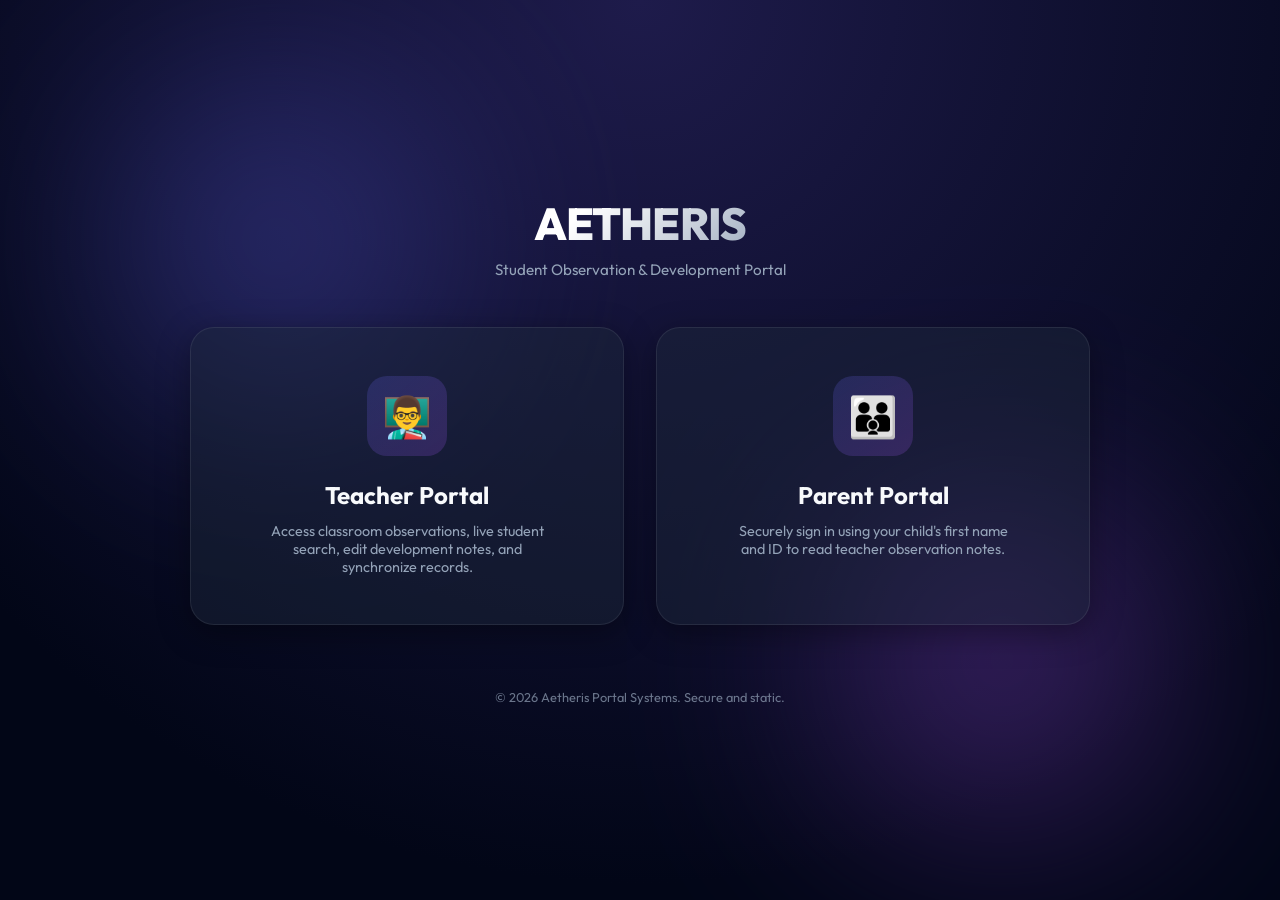
==== index.html @ 64c15407 "Add files via upload" ====
<!DOCTYPE html>
<html lang="en">
<head>
  <meta charset="UTF-8">
  <meta name="viewport" content="width=device-width, initial-scale=1.0">
  <title>Student Management Portal</title>
  <meta name="description" content="Secure portal selector for teachers and parents to access student observations.">
  <link rel="stylesheet" href="style.css">
  <!-- Load Google Fonts for premium typography -->
  <link rel="preconnect" href="https://fonts.googleapis.com">
  <link rel="preconnect" href="https://fonts.gstatic.com" crossorigin>
  <link href="https://fonts.googleapis.com/css2?family=Outfit:wght@400;600;700;800&display=swap" rel="stylesheet">
</head>
<body>
  <header style="margin-bottom: 3rem; text-align: center; animation: slideDown 0.6s ease-out;">
    <h1 style="font-size: 2.8rem; font-weight: 800; letter-spacing: -0.02em;">AETHERIS</h1>
    <p class="subtitle" style="margin-bottom: 0;">Student Observation & Development Portal</p>
  </header>

  <main class="portal-container">
    <!-- Teacher Portal Card -->
    <section class="portal-card" id="btn-teacher-portal" onclick="window.location.href='teacher.html'">
      <div class="portal-icon">👨‍🏫</div>
      <h2 style="font-size: 1.5rem; margin-bottom: 0.8rem; font-weight: 700;">Teacher Portal</h2>
      <p class="subtitle" style="margin-bottom: 0; font-size: 0.9rem; max-width: 280px;">
        Access classroom observations, live student search, edit development notes, and synchronize records.
      </p>
    </section>

    <!-- Parent Portal Card -->
    <section class="portal-card" id="btn-parent-portal" onclick="window.location.href='parent.html'">
      <div class="portal-icon">👪</div>
      <h2 style="font-size: 1.5rem; margin-bottom: 0.8rem; font-weight: 700;">Parent Portal</h2>
      <p class="subtitle" style="margin-bottom: 0; font-size: 0.9rem; max-width: 280px;">
        Securely sign in using your child's first name and ID to read teacher observation notes.
      </p>
    </section>
  </main>

  <footer style="margin-top: 4rem; font-size: 0.8rem; color: var(--text-muted); text-align: center; opacity: 0.7;">
    &copy; 2026 Aetheris Portal Systems. Secure and static.
  </footer>
</body>
</html>
---- style.css ----
/* Design System - Global Styles & Animations */
:root {
  --bg-primary: #020617;
  --bg-secondary: #0f172a;
  --accent-primary: #6366f1; /* Neon Indigo */
  --accent-secondary: #a855f7; /* Neon Purple */
  --text-main: #f8fafc;
  --text-muted: #94a3b8;
  --glass-bg: rgba(30, 41, 59, 0.45);
  --glass-border: rgba(255, 255, 255, 0.08);
  --glass-shadow: 0 8px 32px 0 rgba(0, 0, 0, 0.37);
  --success: #10b981;
  --warning: #f59e0b;
  --danger: #ef4444;
}

* {
  margin: 0;
  padding: 0;
  box-sizing: border-box;
  font-family: 'Outfit', 'Inter', system-ui, -apple-system, sans-serif;
}

body {
  background: radial-gradient(circle at 50% 0%, #1e1b4b 0%, #020617 80%);
  color: var(--text-main);
  min-height: 100vh;
  display: flex;
  flex-direction: column;
  align-items: center;
  justify-content: center;
  overflow-x: hidden;
  position: relative;
}

/* Background Glowing Blobs for Premium Aesthetic */
body::before, body::after {
  content: '';
  position: absolute;
  width: 300px;
  height: 300px;
  border-radius: 50%;
  filter: blur(120px);
  z-index: -1;
  opacity: 0.4;
  pointer-events: none;
}

body::before {
  top: 10%;
  left: 10%;
  background: var(--accent-primary);
}

body::after {
  bottom: 10%;
  right: 10%;
  background: var(--accent-secondary);
}

/* Base Glassmorphic Container */
.glass-card {
  background: var(--glass-bg);
  backdrop-filter: blur(16px);
  -webkit-backdrop-filter: blur(16px);
  border: 1px solid var(--glass-border);
  border-radius: 20px;
  box-shadow: var(--glass-shadow);
  padding: 2.5rem;
  width: 100%;
  max-width: 480px;
  transition: all 0.3s cubic-bezier(0.4, 0, 0.2, 1);
  animation: fadeIn 0.6s ease-out;
}

.glass-card:hover {
  border-color: rgba(255, 255, 255, 0.15);
  box-shadow: 0 12px 40px 0 rgba(99, 102, 241, 0.15);
}

/* Header & Typography */
h1 {
  font-size: 2.2rem;
  font-weight: 700;
  text-align: center;
  margin-bottom: 0.5rem;
  background: linear-gradient(135deg, #fff 30%, var(--text-muted) 100%);
  -webkit-background-clip: text;
  -webkit-text-fill-color: transparent;
}

.subtitle {
  color: var(--text-muted);
  text-align: center;
  margin-bottom: 2rem;
  font-size: 0.95rem;
}

/* Forms & Inputs */
.form-group {
  margin-bottom: 1.5rem;
  display: flex;
  flex-direction: column;
  gap: 0.5rem;
}

label {
  font-size: 0.85rem;
  color: var(--text-muted);
  text-transform: uppercase;
  letter-spacing: 0.05em;
  font-weight: 600;
}

input, textarea {
  width: 100%;
  background: rgba(15, 23, 42, 0.6);
  border: 1px solid var(--glass-border);
  border-radius: 12px;
  padding: 0.9rem 1.2rem;
  color: var(--text-main);
  font-size: 1rem;
  transition: all 0.3s ease;
}

input:focus, textarea:focus {
  outline: none;
  border-color: var(--accent-primary);
  box-shadow: 0 0 12px rgba(99, 102, 241, 0.3);
  background: rgba(15, 23, 42, 0.8);
}

textarea {
  resize: vertical;
  min-height: 120px;
  line-height: 1.5;
}

/* Buttons */
.btn {
  display: inline-flex;
  align-items: center;
  justify-content: center;
  gap: 0.5rem;
  width: 100%;
  padding: 0.9rem 1.5rem;
  border-radius: 12px;
  border: none;
  font-weight: 600;
  font-size: 1rem;
  cursor: pointer;
  transition: all 0.3s cubic-bezier(0.4, 0, 0.2, 1);
  color: #fff;
  position: relative;
  overflow: hidden;
}

.btn-primary {
  background: linear-gradient(135deg, var(--accent-primary) 0%, var(--accent-secondary) 100%);
  box-shadow: 0 4px 15px rgba(99, 102, 241, 0.3);
}

.btn-primary:hover {
  transform: translateY(-2px);
  box-shadow: 0 8px 25px rgba(99, 102, 241, 0.5);
  filter: brightness(1.1);
}

.btn-primary:active {
  transform: translateY(1px);
}

.btn-secondary {
  background: rgba(255, 255, 255, 0.05);
  border: 1px solid var(--glass-border);
}

.btn-secondary:hover {
  background: rgba(255, 255, 255, 0.1);
  transform: translateY(-2px);
}

/* Portal Selector Grid (Landing Page) */
.portal-container {
  display: grid;
  grid-template-columns: 1fr 1fr;
  gap: 2rem;
  width: 90%;
  max-width: 900px;
  animation: fadeIn 0.8s ease-out;
}

@media (max-width: 640px) {
  .portal-container {
    grid-template-columns: 1fr;
  }
}

.portal-card {
  background: var(--glass-bg);
  border: 1px solid var(--glass-border);
  border-radius: 24px;
  padding: 3rem 2rem;
  text-align: center;
  cursor: pointer;
  transition: all 0.4s cubic-bezier(0.4, 0, 0.2, 1);
  display: flex;
  flex-direction: column;
  align-items: center;
  box-shadow: var(--glass-shadow);
}

.portal-card:hover {
  transform: translateY(-8px);
  border-color: var(--accent-primary);
  box-shadow: 0 20px 40px rgba(99, 102, 241, 0.15);
}

.portal-icon {
  width: 80px;
  height: 80px;
  background: linear-gradient(135deg, rgba(99, 102, 241, 0.2), rgba(168, 85, 247, 0.2));
  border-radius: 20px;
  display: flex;
  align-items: center;
  justify-content: center;
  margin-bottom: 1.5rem;
  color: var(--accent-primary);
  font-size: 2.5rem;
  transition: all 0.4s ease;
}

.portal-card:hover .portal-icon {
  background: linear-gradient(135deg, var(--accent-primary) 0%, var(--accent-secondary) 100%);
  color: #fff;
  transform: scale(1.1) rotate(5deg);
}

/* Dashboard Layouts */
.dashboard-container {
  width: 95%;
  max-width: 1200px;
  min-height: 80vh;
  margin: 2rem 0;
  display: grid;
  grid-template-columns: 320px 1fr;
  gap: 2rem;
  animation: fadeIn 0.6s ease-out;
}

@media (max-width: 900px) {
  .dashboard-container {
    grid-template-columns: 1fr;
  }
}

/* Sidebar styling */
.sidebar {
  background: var(--glass-bg);
  backdrop-filter: blur(16px);
  -webkit-backdrop-filter: blur(16px);
  border: 1px solid var(--glass-border);
  border-radius: 20px;
  padding: 1.5rem;
  display: flex;
  flex-direction: column;
  gap: 1.5rem;
  height: fit-content;
}

.sidebar-header {
  border-bottom: 1px solid var(--glass-border);
  padding-bottom: 1rem;
}

.sidebar-title {
  font-size: 1.2rem;
  font-weight: 700;
  color: var(--text-main);
}

.student-list {
  list-style: none;
  display: flex;
  flex-direction: column;
  gap: 0.5rem;
  max-height: 400px;
  overflow-y: auto;
  padding-right: 0.5rem;
}

/* Custom Scrollbar for list */
.student-list::-webkit-scrollbar {
  width: 6px;
}
.student-list::-webkit-scrollbar-track {
  background: rgba(0, 0, 0, 0.1);
  border-radius: 10px;
}
.student-list::-webkit-scrollbar-thumb {
  background: var(--glass-border);
  border-radius: 10px;
}
.student-list::-webkit-scrollbar-thumb:hover {
  background: var(--accent-primary);
}

.student-item {
  padding: 0.8rem 1rem;
  border-radius: 10px;
  background: rgba(255, 255, 255, 0.02);
  border: 1px solid transparent;
  cursor: pointer;
  transition: all 0.2s ease;
  display: flex;
  flex-direction: column;
  gap: 0.2rem;
}

.student-item:hover {
  background: rgba(255, 255, 255, 0.05);
  border-color: rgba(255, 255, 255, 0.1);
  transform: translateX(3px);
}

.student-item.active {
  background: linear-gradient(135deg, rgba(99, 102, 241, 0.15) 0%, rgba(168, 85, 247, 0.15) 100%);
  border-color: var(--accent-primary);
}

.student-item .name {
  font-weight: 600;
  color: var(--text-main);
}

.student-item .id-num {
  font-size: 0.8rem;
  color: var(--text-muted);
}

/* Main Dashboard Panel */
.main-panel {
  background: var(--glass-bg);
  backdrop-filter: blur(16px);
  -webkit-backdrop-filter: blur(16px);
  border: 1px solid var(--glass-border);
  border-radius: 20px;
  padding: 2.5rem;
  display: flex;
  flex-direction: column;
  gap: 2rem;
  position: relative;
}

/* Search Bar styling */
.search-wrapper {
  position: relative;
  width: 100%;
}

.search-wrapper input {
  padding-left: 3rem;
  font-size: 1.1rem;
}

.search-wrapper::before {
  content: '🔍';
  position: absolute;
  left: 1.2rem;
  top: 50%;
  transform: translateY(-50%);
  font-size: 1.1rem;
  opacity: 0.6;
}

/* Profile / Notes Editor Display */
.profile-view {
  display: flex;
  flex-direction: column;
  gap: 1.5rem;
  animation: fadeIn 0.4s ease-out;
}

.profile-header {
  display: flex;
  justify-content: space-between;
  align-items: center;
  border-bottom: 1px solid var(--glass-border);
  padding-bottom: 1rem;
}

.profile-title {
  font-size: 1.8rem;
  font-weight: 700;
}

.profile-id {
  font-size: 0.9rem;
  color: var(--text-muted);
  background: rgba(255, 255, 255, 0.05);
  padding: 0.3rem 0.8rem;
  border-radius: 20px;
  border: 1px solid var(--glass-border);
}

.no-selection {
  display: flex;
  flex-direction: column;
  align-items: center;
  justify-content: center;
  padding: 4rem 2rem;
  color: var(--text-muted);
  text-align: center;
  gap: 1rem;
}

.no-selection-icon {
  font-size: 3rem;
  opacity: 0.5;
}

/* Status Notifications */
.status-msg {
  padding: 0.8rem 1.2rem;
  border-radius: 10px;
  margin-top: 1rem;
  font-size: 0.9rem;
  display: none;
  align-items: center;
  gap: 0.5rem;
  animation: slideDown 0.3s ease-out;
}

.status-msg.success {
  display: flex;
  background: rgba(16, 185, 129, 0.15);
  border: 1px solid var(--success);
  color: #a7f3d0;
}

.status-msg.error {
  display: flex;
  background: rgba(239, 68, 68, 0.15);
  border: 1px solid var(--danger);
  color: #fecaca;
}

.status-msg.info {
  display: flex;
  background: rgba(99, 102, 241, 0.15);
  border: 1px solid var(--accent-primary);
  color: #c7d2fe;
}

/* Top Navigation Header for Dashboards */
.nav-header {
  width: 95%;
  max-width: 1200px;
  display: flex;
  justify-content: space-between;
  align-items: center;
  margin-top: 2rem;
  background: var(--glass-bg);
  backdrop-filter: blur(16px);
  -webkit-backdrop-filter: blur(16px);
  border: 1px solid var(--glass-border);
  border-radius: 16px;
  padding: 1rem 2rem;
  box-shadow: var(--glass-shadow);
  animation: slideDown 0.5s ease-out;
}

.nav-brand {
  font-weight: 800;
  font-size: 1.3rem;
  background: linear-gradient(135deg, var(--accent-primary), var(--accent-secondary));
  -webkit-background-clip: text;
  -webkit-text-fill-color: transparent;
}

.nav-user {
  display: flex;
  align-items: center;
  gap: 1rem;
}

.btn-logout {
  background: transparent;
  border: 1px solid var(--danger);
  color: var(--danger);
  padding: 0.5rem 1rem;
  border-radius: 8px;
  cursor: pointer;
  font-weight: 600;
  transition: all 0.3s ease;
}

.btn-logout:hover {
  background: var(--danger);
  color: #fff;
  transform: translateY(-1px);
}

/* Add Student Modal / Form */
.modal-overlay {
  position: fixed;
  top: 0;
  left: 0;
  width: 100%;
  height: 100%;
  background: rgba(2, 6, 23, 0.85);
  backdrop-filter: blur(8px);
  display: none;
  align-items: center;
  justify-content: center;
  z-index: 1000;
}

.modal-content {
  background: var(--bg-secondary);
  border: 1px solid var(--glass-border);
  border-radius: 20px;
  padding: 2rem;
  width: 90%;
  max-width: 440px;
  box-shadow: var(--glass-shadow);
  animation: zoomIn 0.3s ease-out;
}

/* Parent view dashboard container */
.parent-dashboard {
  width: 100%;
  max-width: 680px;
}

.notes-display-box {
  background: rgba(15, 23, 42, 0.6);
  border: 1px solid var(--glass-border);
  border-radius: 12px;
  padding: 1.5rem;
  color: var(--text-main);
  font-size: 1.1rem;
  line-height: 1.6;
  white-space: pre-wrap;
  min-height: 200px;
}

/* Animations */
@keyframes fadeIn {
  from { opacity: 0; transform: translateY(10px); }
  to { opacity: 1; transform: translateY(0); }
}

@keyframes slideDown {
  from { opacity: 0; transform: translateY(-20px); }
  to { opacity: 1; transform: translateY(0); }
}

@keyframes zoomIn {
  from { opacity: 0; transform: scale(0.95); }
  to { opacity: 1; transform: scale(1); }
}

/* Spin animation for saving */
.spinner {
  width: 18px;
  height: 18px;
  border: 2px solid rgba(255, 255, 255, 0.3);
  border-radius: 50%;
  border-top-color: #fff;
  animation: spin 0.8s linear infinite;
  display: inline-block;
  margin-right: 0.5rem;
}

@keyframes spin {
  to { transform: rotate(360deg); }
}
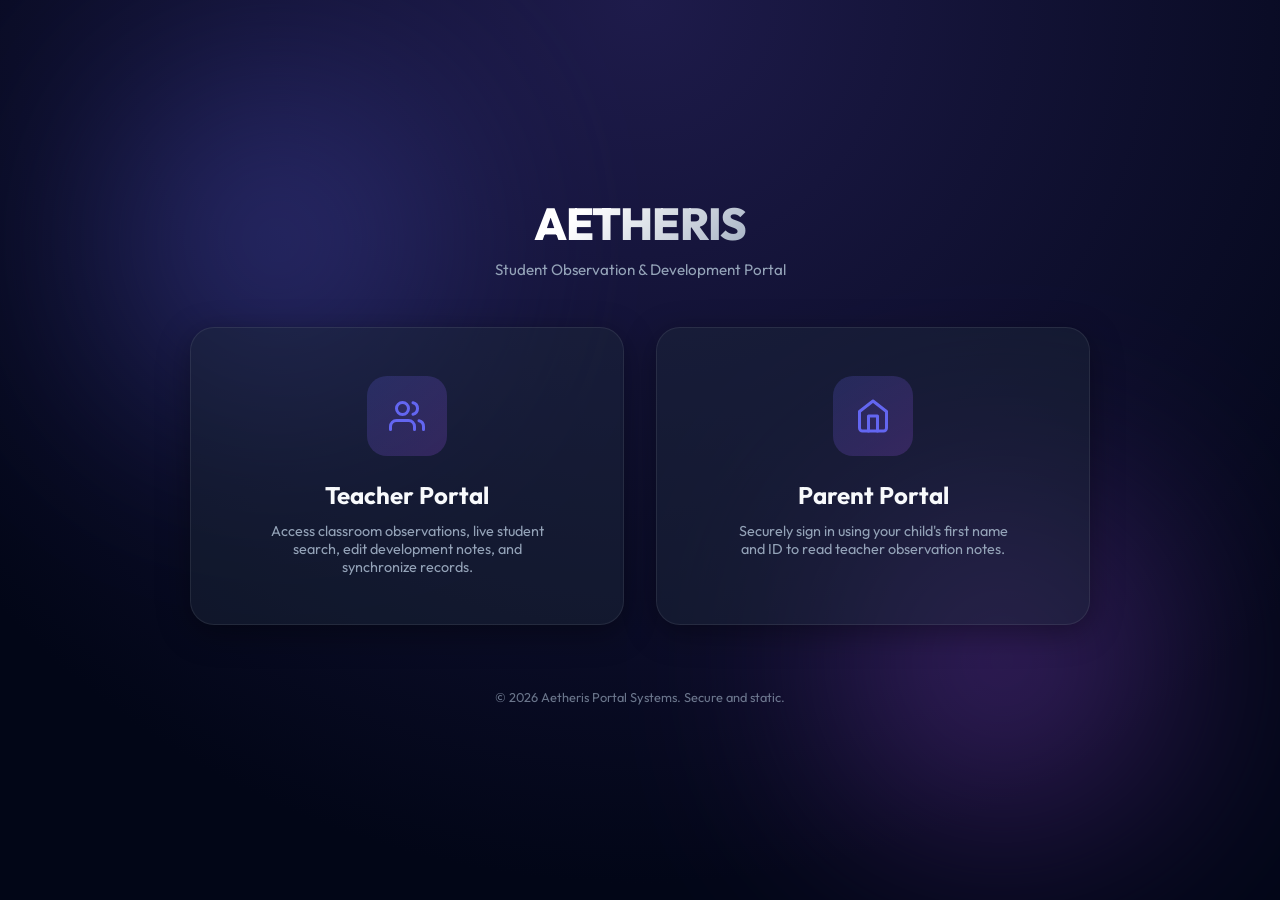
==== commit 4995d1d6: "Add files via upload" ====
--- a/index.html
+++ b/index.html
@@ -20,7 +20,9 @@
   <main class="portal-container">
     <!-- Teacher Portal Card -->
     <section class="portal-card" id="btn-teacher-portal" onclick="window.location.href='teacher.html'">
-      <div class="portal-icon">👨‍🏫</div>
+      <div class="portal-icon">
+        <svg viewBox="0 0 24 24" width="36" height="36" stroke="currentColor" stroke-width="2" fill="none" stroke-linecap="round" stroke-linejoin="round"><path d="M17 21v-2a4 4 0 0 0-4-4H5a4 4 0 0 0-4 4v2"></path><circle cx="9" cy="7" r="4"></circle><path d="M23 21v-2a4 4 0 0 0-3-3.87"></path><path d="M16 3.13a4 4 0 0 1 0 7.75"></path></svg>
+      </div>
       <h2 style="font-size: 1.5rem; margin-bottom: 0.8rem; font-weight: 700;">Teacher Portal</h2>
       <p class="subtitle" style="margin-bottom: 0; font-size: 0.9rem; max-width: 280px;">
         Access classroom observations, live student search, edit development notes, and synchronize records.
@@ -29,7 +31,9 @@
 
     <!-- Parent Portal Card -->
     <section class="portal-card" id="btn-parent-portal" onclick="window.location.href='parent.html'">
-      <div class="portal-icon">👪</div>
+      <div class="portal-icon">
+        <svg viewBox="0 0 24 24" width="36" height="36" stroke="currentColor" stroke-width="2" fill="none" stroke-linecap="round" stroke-linejoin="round"><path d="M3 9l9-7 9 7v11a2 2 0 0 1-2 2H5a2 2 0 0 1-2-2z"></path><polyline points="9 22 9 12 15 12 15 22"></polyline></svg>
+      </div>
       <h2 style="font-size: 1.5rem; margin-bottom: 0.8rem; font-weight: 700;">Parent Portal</h2>
       <p class="subtitle" style="margin-bottom: 0; font-size: 0.9rem; max-width: 280px;">
         Securely sign in using your child's first name and ID to read teacher observation notes.
--- a/style.css
+++ b/style.css
@@ -359,18 +359,8 @@
 }
 
 .search-wrapper input {
-  padding-left: 3rem;
+  padding-left: 1.2rem;
   font-size: 1.1rem;
-}
-
-.search-wrapper::before {
-  content: '🔍';
-  position: absolute;
-  left: 1.2rem;
-  top: 50%;
-  transform: translateY(-50%);
-  font-size: 1.1rem;
-  opacity: 0.6;
 }
 
 /* Profile / Notes Editor Display */
@@ -431,25 +421,73 @@
   animation: slideDown 0.3s ease-out;
 }
 
+.status-msg.visible {
+  display: flex !important;
+}
+
 .status-msg.success {
-  display: flex;
   background: rgba(16, 185, 129, 0.15);
   border: 1px solid var(--success);
   color: #a7f3d0;
 }
 
 .status-msg.error {
-  display: flex;
   background: rgba(239, 68, 68, 0.15);
   border: 1px solid var(--danger);
   color: #fecaca;
 }
 
 .status-msg.info {
-  display: flex;
   background: rgba(99, 102, 241, 0.15);
   border: 1px solid var(--accent-primary);
   color: #c7d2fe;
+}
+
+/* Observation History Styles */
+.observations-history {
+  display: flex;
+  flex-direction: column;
+  gap: 1rem;
+  margin-top: 1rem;
+  max-height: 250px;
+  overflow-y: auto;
+  padding-right: 0.5rem;
+}
+
+.observations-history::-webkit-scrollbar {
+  width: 6px;
+}
+.observations-history::-webkit-scrollbar-track {
+  background: rgba(0, 0, 0, 0.1);
+  border-radius: 10px;
+}
+.observations-history::-webkit-scrollbar-thumb {
+  background: var(--glass-border);
+  border-radius: 10px;
+}
+
+.observation-card {
+  background: rgba(15, 23, 42, 0.4);
+  border: 1px solid var(--glass-border);
+  border-radius: 10px;
+  padding: 1rem;
+  animation: fadeIn 0.3s ease-out;
+}
+
+.observation-date {
+  font-size: 0.75rem;
+  color: var(--text-muted);
+  font-weight: 600;
+  margin-bottom: 0.4rem;
+  text-transform: uppercase;
+  letter-spacing: 0.05em;
+}
+
+.observation-text {
+  font-size: 0.95rem;
+  line-height: 1.5;
+  white-space: pre-wrap;
+  color: var(--text-main);
 }
 
 /* Top Navigation Header for Dashboards */
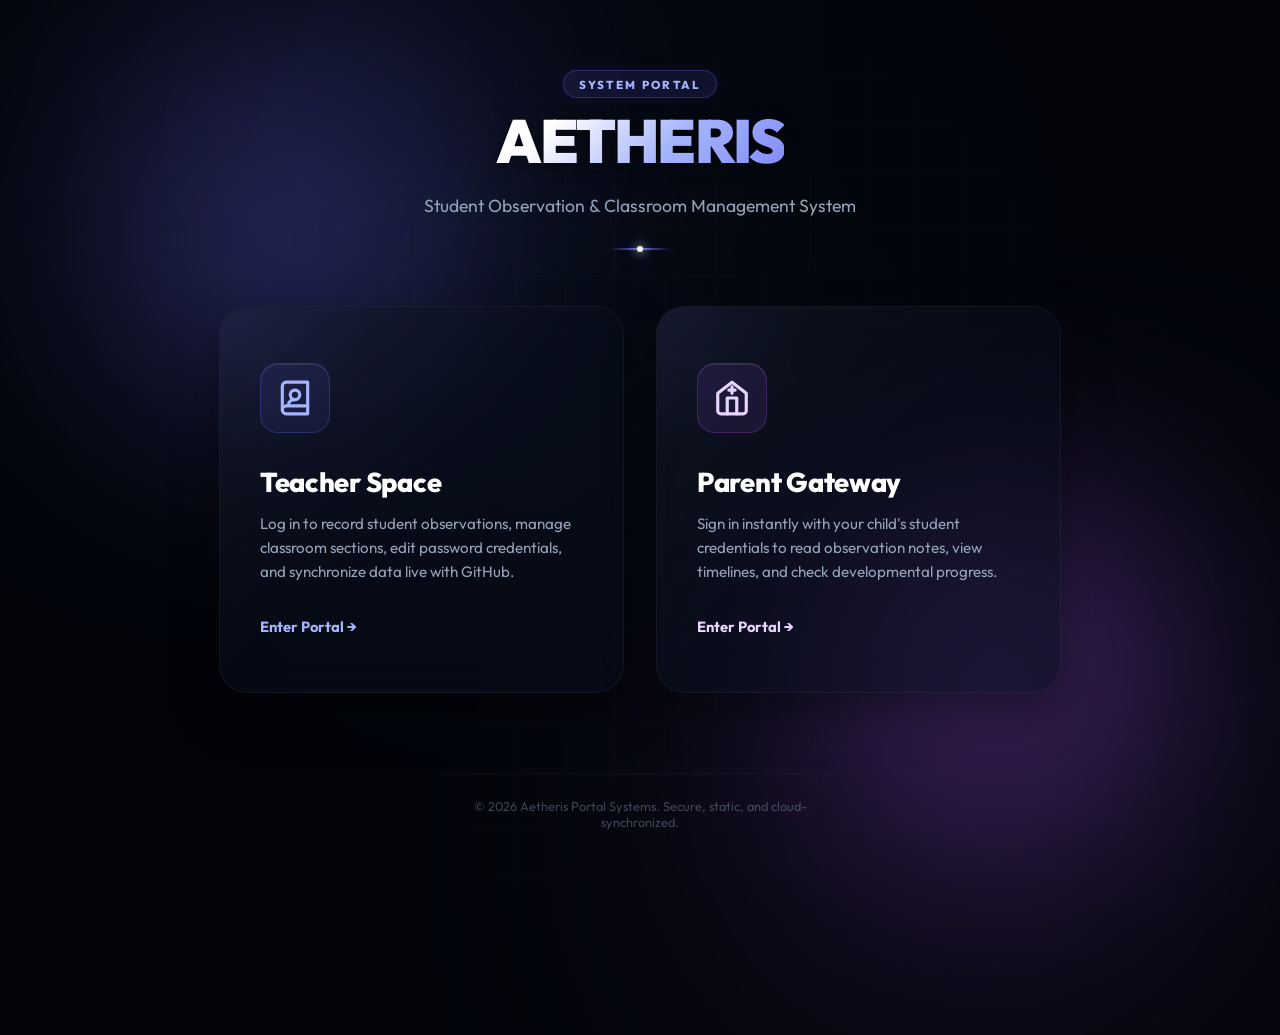
==== commit 8a7dd003: "Add files via upload" ====
--- a/index.html
+++ b/index.html
@@ -11,38 +11,66 @@
   <link rel="preconnect" href="https://fonts.gstatic.com" crossorigin>
   <link href="https://fonts.googleapis.com/css2?family=Outfit:wght@400;600;700;800&display=swap" rel="stylesheet">
 </head>
-<body>
-  <header style="margin-bottom: 3rem; text-align: center; animation: slideDown 0.6s ease-out;">
-    <h1 style="font-size: 2.8rem; font-weight: 800; letter-spacing: -0.02em;">AETHERIS</h1>
-    <p class="subtitle" style="margin-bottom: 0;">Student Observation & Development Portal</p>
-  </header>
+<body class="landing-page">
 
-  <main class="portal-container">
-    <!-- Teacher Portal Card -->
-    <section class="portal-card" id="btn-teacher-portal" onclick="window.location.href='teacher.html'">
-      <div class="portal-icon">
-        <svg viewBox="0 0 24 24" width="36" height="36" stroke="currentColor" stroke-width="2" fill="none" stroke-linecap="round" stroke-linejoin="round"><path d="M17 21v-2a4 4 0 0 0-4-4H5a4 4 0 0 0-4 4v2"></path><circle cx="9" cy="7" r="4"></circle><path d="M23 21v-2a4 4 0 0 0-3-3.87"></path><path d="M16 3.13a4 4 0 0 1 0 7.75"></path></svg>
-      </div>
-      <h2 style="font-size: 1.5rem; margin-bottom: 0.8rem; font-weight: 700;">Teacher Portal</h2>
-      <p class="subtitle" style="margin-bottom: 0; font-size: 0.9rem; max-width: 280px;">
-        Access classroom observations, live student search, edit development notes, and synchronize records.
-      </p>
-    </section>
+  <!-- Premium animated background grid and glow blobs -->
+  <div class="grid-bg"></div>
+  <div class="glow-blob blob-1"></div>
+  <div class="glow-blob blob-2"></div>
+  <div class="glow-blob blob-3"></div>
 
-    <!-- Parent Portal Card -->
-    <section class="portal-card" id="btn-parent-portal" onclick="window.location.href='parent.html'">
-      <div class="portal-icon">
-        <svg viewBox="0 0 24 24" width="36" height="36" stroke="currentColor" stroke-width="2" fill="none" stroke-linecap="round" stroke-linejoin="round"><path d="M3 9l9-7 9 7v11a2 2 0 0 1-2 2H5a2 2 0 0 1-2-2z"></path><polyline points="9 22 9 12 15 12 15 22"></polyline></svg>
-      </div>
-      <h2 style="font-size: 1.5rem; margin-bottom: 0.8rem; font-weight: 700;">Parent Portal</h2>
-      <p class="subtitle" style="margin-bottom: 0; font-size: 0.9rem; max-width: 280px;">
-        Securely sign in using your child's first name and ID to read teacher observation notes.
-      </p>
-    </section>
-  </main>
+  <div class="landing-wrapper">
+    <header class="landing-header">
+      <div class="logo-badge">SYSTEM PORTAL</div>
+      <h1 class="logo-title">AETHERIS</h1>
+      <p class="subtitle">Student Observation &amp; Classroom Management System</p>
+      <div class="header-divider"></div>
+    </header>
 
-  <footer style="margin-top: 4rem; font-size: 0.8rem; color: var(--text-muted); text-align: center; opacity: 0.7;">
-    &copy; 2026 Aetheris Portal Systems. Secure and static.
-  </footer>
+    <main class="portal-container">
+      <!-- Teacher Portal Card -->
+      <section class="portal-card teacher-card" id="btn-teacher-portal" onclick="window.location.href='teacher.html'">
+        <div class="portal-card-glow"></div>
+        <div class="portal-icon">
+          <!-- Premium Teacher/Admin SVG Icon -->
+          <svg viewBox="0 0 24 24" width="38" height="38" stroke="currentColor" stroke-width="2" fill="none" stroke-linecap="round" stroke-linejoin="round">
+            <path d="M4 19.5A2.5 2.5 0 0 1 6.5 17H20"/>
+            <path d="M6.5 2H20v20H6.5A2.5 2.5 0 0 1 4 19.5v-15A2.5 2.5 0 0 1 6.5 2z"/>
+            <circle cx="12" cy="10" r="3"/>
+            <path d="M12 13c-2 0-4 1-4 3"/>
+          </svg>
+        </div>
+        <h2 class="portal-card-title">Teacher Space</h2>
+        <p class="portal-card-desc">
+          Log in to record student observations, manage classroom sections, edit password credentials, and synchronize data live with GitHub.
+        </p>
+        <span class="portal-card-action">Enter Portal &rarr;</span>
+      </section>
+
+      <!-- Parent Portal Card -->
+      <section class="portal-card parent-card" id="btn-parent-portal" onclick="window.location.href='parent.html'">
+        <div class="portal-card-glow"></div>
+        <div class="portal-icon">
+          <!-- Premium Parent/Home SVG Icon -->
+          <svg viewBox="0 0 24 24" width="38" height="38" stroke="currentColor" stroke-width="2" fill="none" stroke-linecap="round" stroke-linejoin="round">
+            <path d="M3 9l9-7 9 7v11a2 2 0 0 1-2 2H5a2 2 0 0 1-2-2z"/>
+            <polyline points="9 22 9 12 15 12 15 22"/>
+            <path d="M12 5v4"/>
+            <path d="M10 7h4"/>
+          </svg>
+        </div>
+        <h2 class="portal-card-title">Parent Gateway</h2>
+        <p class="portal-card-desc">
+          Sign in instantly with your child's student credentials to read observation notes, view timelines, and check developmental progress.
+        </p>
+        <span class="portal-card-action">Enter Portal &rarr;</span>
+      </section>
+    </main>
+
+    <footer class="landing-footer">
+      <p>&copy; 2026 Aetheris Portal Systems. Secure, static, and cloud-synchronized.</p>
+    </footer>
+  </div>
+
 </body>
 </html>
--- a/style.css
+++ b/style.css
@@ -614,3 +614,628 @@
 @keyframes spin {
   to { transform: rotate(360deg); }
 }
+
+/* ================================================
+   OBSERVATION CARD: Icon Buttons (appear on hover)
+   ================================================ */
+
+.observation-card {
+  position: relative;
+}
+
+.observation-card-header {
+  display: flex;
+  align-items: center;
+  justify-content: space-between;
+  gap: 0.5rem;
+  margin-bottom: 0.4rem;
+}
+
+.observation-actions {
+  display: flex;
+  gap: 0.35rem;
+  opacity: 0;
+  transition: opacity 0.2s ease;
+  flex-shrink: 0;
+}
+
+.observation-card:hover .observation-actions {
+  opacity: 1;
+}
+
+/* Small icon-only buttons used on obs cards and profile header */
+.icon-edit-btn,
+.icon-delete-btn {
+  display: inline-flex;
+  align-items: center;
+  justify-content: center;
+  width: 28px;
+  height: 28px;
+  border: none;
+  border-radius: 7px;
+  cursor: pointer;
+  transition: background 0.18s ease, transform 0.1s ease;
+  flex-shrink: 0;
+}
+.icon-edit-btn:active, .icon-delete-btn:active { transform: scale(0.92); }
+
+.icon-edit-btn {
+  background: rgba(99, 102, 241, 0.18);
+  color: #a5b4fc;
+  border: 1px solid rgba(99, 102, 241, 0.28);
+}
+.icon-edit-btn:hover { background: rgba(99, 102, 241, 0.35); }
+
+.icon-delete-btn {
+  background: rgba(239, 68, 68, 0.13);
+  color: #fca5a5;
+  border: 1px solid rgba(239, 68, 68, 0.22);
+}
+.icon-delete-btn:hover { background: rgba(239, 68, 68, 0.28); }
+
+/* ================================================
+   MODAL: Header row with title + close button
+   ================================================ */
+
+.modal-header {
+  display: flex;
+  align-items: center;
+  justify-content: space-between;
+  margin-bottom: 0.4rem;
+}
+
+.modal-close-btn {
+  display: inline-flex;
+  align-items: center;
+  justify-content: center;
+  width: 32px;
+  height: 32px;
+  background: rgba(255,255,255,0.06);
+  border: 1px solid var(--glass-border);
+  border-radius: 8px;
+  color: var(--text-muted);
+  cursor: pointer;
+  transition: background 0.18s ease, color 0.18s ease;
+  flex-shrink: 0;
+}
+.modal-close-btn:hover {
+  background: rgba(239, 68, 68, 0.18);
+  color: #fca5a5;
+  border-color: rgba(239, 68, 68, 0.3);
+}
+
+
+
+.obs-btn {
+  display: inline-flex;
+  align-items: center;
+  gap: 0.3rem;
+  padding: 0.25rem 0.6rem;
+  border: none;
+  border-radius: 6px;
+  cursor: pointer;
+  font-size: 0.75rem;
+  font-family: inherit;
+  font-weight: 600;
+  transition: background 0.2s ease, transform 0.1s ease;
+}
+
+.obs-btn:active { transform: scale(0.97); }
+
+.obs-btn-edit {
+  background: rgba(99, 102, 241, 0.2);
+  color: #a5b4fc;
+  border: 1px solid rgba(99, 102, 241, 0.3);
+}
+.obs-btn-edit:hover { background: rgba(99, 102, 241, 0.35); }
+
+.obs-btn-delete {
+  background: rgba(239, 68, 68, 0.15);
+  color: #fca5a5;
+  border: 1px solid rgba(239, 68, 68, 0.25);
+}
+.obs-btn-delete:hover { background: rgba(239, 68, 68, 0.3); }
+
+.obs-btn-save {
+  background: rgba(16, 185, 129, 0.2);
+  color: #6ee7b7;
+  border: 1px solid rgba(16, 185, 129, 0.3);
+  font-size: 0.8rem;
+  padding: 0.3rem 0.7rem;
+}
+.obs-btn-save:hover { background: rgba(16, 185, 129, 0.35); }
+
+.obs-btn-cancel {
+  background: rgba(148, 163, 184, 0.15);
+  color: #94a3b8;
+  border: 1px solid rgba(148, 163, 184, 0.2);
+  font-size: 0.8rem;
+  padding: 0.3rem 0.7rem;
+}
+.obs-btn-cancel:hover { background: rgba(148, 163, 184, 0.25); }
+
+.obs-edit-area {
+  margin-top: 0.5rem;
+  display: flex;
+  flex-direction: column;
+  gap: 0.5rem;
+  animation: fadeIn 0.2s ease;
+}
+
+.obs-edit-textarea {
+  width: 100%;
+  min-height: 80px;
+  background: rgba(15, 23, 42, 0.7);
+  border: 1px solid rgba(99, 102, 241, 0.4);
+  border-radius: 8px;
+  padding: 0.6rem 0.8rem;
+  color: var(--text-main);
+  font-family: inherit;
+  font-size: 0.9rem;
+  resize: vertical;
+  outline: none;
+  transition: border-color 0.2s ease;
+}
+.obs-edit-textarea:focus {
+  border-color: var(--accent-primary);
+  box-shadow: 0 0 0 3px rgba(99, 102, 241, 0.15);
+}
+
+.obs-edit-buttons {
+  display: flex;
+  gap: 0.5rem;
+  justify-content: flex-end;
+}
+
+/* ================================================
+   STUDENT PASSWORD EDIT SECTION
+   ================================================ */
+
+.password-edit-section {
+  border-top: 1px solid var(--glass-border);
+  padding-top: 1rem;
+  margin-top: 0.5rem;
+  display: flex;
+  flex-direction: column;
+  gap: 0.6rem;
+}
+
+.password-edit-section label {
+  font-size: 0.85rem;
+  color: var(--text-muted);
+  font-weight: 600;
+  text-transform: uppercase;
+  letter-spacing: 0.05em;
+}
+
+.password-edit-row {
+  display: flex;
+  gap: 0.6rem;
+  align-items: center;
+}
+
+.password-edit-row input {
+  flex: 1;
+  padding: 0.45rem 0.75rem;
+  font-size: 0.9rem;
+  border-radius: 8px;
+  background: rgba(15, 23, 42, 0.6);
+  border: 1px solid var(--glass-border);
+  color: var(--text-main);
+  font-family: inherit;
+  outline: none;
+  transition: border-color 0.2s ease;
+}
+.password-edit-row input:focus {
+  border-color: var(--accent-primary);
+  box-shadow: 0 0 0 3px rgba(99, 102, 241, 0.15);
+}
+
+.password-edit-row .obs-btn-save {
+  white-space: nowrap;
+  flex-shrink: 0;
+  font-size: 0.82rem;
+  padding: 0.45rem 0.9rem;
+}
+
+/* ================================================
+   LANDING PAGE STYLING (AETHERIS Portal Selector)
+   ================================================ */
+
+.landing-page {
+  background: #02040a;
+  min-height: 100vh;
+  display: flex;
+  align-items: center;
+  justify-content: center;
+  overflow: hidden;
+  position: relative;
+}
+
+.landing-wrapper {
+  z-index: 10;
+  display: flex;
+  flex-direction: column;
+  align-items: center;
+  justify-content: center;
+  width: 100%;
+  max-width: 1000px;
+  padding: 2rem;
+  animation: fadeIn 1s cubic-bezier(0.16, 1, 0.3, 1);
+}
+
+.grid-bg {
+  position: absolute;
+  inset: 0;
+  background-image: 
+    linear-gradient(rgba(99, 102, 241, 0.04) 1px, transparent 1px),
+    linear-gradient(90deg, rgba(99, 102, 241, 0.04) 1px, transparent 1px);
+  background-size: 50px 50px;
+  background-position: center;
+  mask-image: radial-gradient(circle at 50% 50%, black 20%, transparent 80%);
+  -webkit-mask-image: radial-gradient(circle at 50% 50%, black 20%, transparent 80%);
+  z-index: 1;
+  pointer-events: none;
+  animation: gridPulse 8s ease-in-out infinite alternate;
+}
+
+.glow-blob {
+  position: absolute;
+  border-radius: 50%;
+  filter: blur(140px);
+  opacity: 0.35;
+  z-index: 2;
+  pointer-events: none;
+  mix-blend-mode: screen;
+}
+
+.blob-1 {
+  width: 450px;
+  height: 450px;
+  top: -10%;
+  left: 10%;
+  background: radial-gradient(circle, var(--accent-primary) 0%, rgba(99, 102, 241, 0) 70%);
+  animation: floatBlob 20s infinite alternate ease-in-out;
+}
+
+.blob-2 {
+  width: 500px;
+  height: 500px;
+  bottom: -15%;
+  right: 5%;
+  background: radial-gradient(circle, var(--accent-secondary) 0%, rgba(168, 85, 247, 0) 70%);
+  animation: floatBlob 25s infinite alternate-reverse ease-in-out;
+}
+
+.blob-3 {
+  width: 300px;
+  height: 300px;
+  top: 40%;
+  left: 50%;
+  transform: translate(-50%, -50%);
+  background: radial-gradient(circle, #06b6d4 0%, rgba(6, 182, 212, 0) 60%);
+  opacity: 0.2;
+}
+
+.landing-header {
+  text-align: center;
+  margin-bottom: 3.5rem;
+  display: flex;
+  flex-direction: column;
+  align-items: center;
+  gap: 0.8rem;
+}
+
+.logo-badge {
+  font-size: 0.72rem;
+  font-weight: 800;
+  letter-spacing: 0.2em;
+  color: #a5b4fc;
+  background: rgba(99, 102, 241, 0.12);
+  border: 1px solid rgba(99, 102, 241, 0.3);
+  padding: 0.35rem 0.9rem;
+  border-radius: 20px;
+  box-shadow: 0 0 15px rgba(99, 102, 241, 0.1);
+  text-transform: uppercase;
+}
+
+.logo-title {
+  font-size: 3.8rem;
+  font-weight: 900;
+  letter-spacing: -0.03em;
+  line-height: 1;
+  background: linear-gradient(135deg, #ffffff 20%, #a5b4fc 60%, #818cf8 100%);
+  -webkit-background-clip: text;
+  -webkit-text-fill-color: transparent;
+  filter: drop-shadow(0 2px 8px rgba(0, 0, 0, 0.5));
+}
+
+.landing-header .subtitle {
+  font-size: 1.1rem;
+  color: var(--text-muted);
+  max-width: 500px;
+  margin-bottom: 0;
+  line-height: 1.5;
+}
+
+.header-divider {
+  width: 60px;
+  height: 2px;
+  background: linear-gradient(90deg, transparent, var(--accent-primary), transparent);
+  margin-top: 1rem;
+  position: relative;
+}
+
+.header-divider::after {
+  content: '';
+  position: absolute;
+  top: 50%;
+  left: 50%;
+  transform: translate(-50%, -50%);
+  width: 6px;
+  height: 6px;
+  border-radius: 50%;
+  background: #fff;
+  box-shadow: 0 0 10px #fff, 0 0 20px var(--accent-primary);
+}
+
+/* Premium Portal Cards */
+.portal-card {
+  position: relative;
+  background: rgba(10, 15, 30, 0.55);
+  border: 1px solid rgba(255, 255, 255, 0.05);
+  border-radius: 28px;
+  padding: 3.5rem 2.5rem;
+  text-align: left;
+  align-items: flex-start;
+  overflow: hidden;
+  transition: all 0.5s cubic-bezier(0.16, 1, 0.3, 1);
+  backdrop-filter: blur(25px);
+  -webkit-backdrop-filter: blur(25px);
+  box-shadow: 0 20px 50px rgba(0, 0, 0, 0.4);
+}
+
+.portal-card::before {
+  content: '';
+  position: absolute;
+  inset: 0;
+  background: linear-gradient(135deg, rgba(255, 255, 255, 0.03) 0%, rgba(255, 255, 255, 0) 50%);
+  pointer-events: none;
+}
+
+.portal-card-glow {
+  position: absolute;
+  width: 300px;
+  height: 300px;
+  border-radius: 50%;
+  background: radial-gradient(circle, rgba(99, 102, 241, 0.08) 0%, rgba(99, 102, 241, 0) 70%);
+  top: -150px;
+  left: -150px;
+  pointer-events: none;
+  transition: all 0.5s ease;
+}
+
+.portal-card:hover .portal-card-glow {
+  transform: translate(50px, 50px) scale(1.2);
+}
+
+.teacher-card:hover {
+  border-color: rgba(99, 102, 241, 0.45);
+  box-shadow: 0 25px 60px rgba(99, 102, 241, 0.15), inset 0 0 20px rgba(99, 102, 241, 0.05);
+  transform: translateY(-8px);
+}
+
+.parent-card:hover {
+  border-color: rgba(168, 85, 247, 0.45);
+  box-shadow: 0 25px 60px rgba(168, 85, 247, 0.15), inset 0 0 20px rgba(168, 85, 247, 0.05);
+  transform: translateY(-8px);
+}
+
+.portal-icon {
+  width: 70px;
+  height: 70px;
+  border-radius: 18px;
+  display: flex;
+  align-items: center;
+  justify-content: center;
+  margin-bottom: 2rem;
+  transition: all 0.5s cubic-bezier(0.16, 1, 0.3, 1);
+  box-shadow: inset 0 1px 0 rgba(255, 255, 255, 0.1);
+}
+
+.teacher-card .portal-icon {
+  background: rgba(99, 102, 241, 0.1);
+  color: #a5b4fc;
+  border: 1px solid rgba(99, 102, 241, 0.25);
+}
+
+.parent-card .portal-icon {
+  background: rgba(168, 85, 247, 0.1);
+  color: #e9d5ff;
+  border: 1px solid rgba(168, 85, 247, 0.25);
+}
+
+.teacher-card:hover .portal-icon {
+  background: linear-gradient(135deg, var(--accent-primary) 0%, #4f46e5 100%);
+  color: #fff;
+  transform: scale(1.08) rotate(-3deg);
+  box-shadow: 0 10px 25px rgba(99, 102, 241, 0.4);
+  border-color: transparent;
+}
+
+.parent-card:hover .portal-icon {
+  background: linear-gradient(135deg, var(--accent-secondary) 0%, #9333ea 100%);
+  color: #fff;
+  transform: scale(1.08) rotate(3deg);
+  box-shadow: 0 10px 25px rgba(168, 85, 247, 0.4);
+  border-color: transparent;
+}
+
+.portal-card-title {
+  font-size: 1.7rem;
+  font-weight: 800;
+  margin-bottom: 0.8rem;
+  color: #fff;
+  letter-spacing: -0.01em;
+  transition: color 0.3s ease;
+}
+
+.portal-card-desc {
+  font-size: 0.95rem;
+  color: var(--text-muted);
+  line-height: 1.6;
+  margin-bottom: 2rem;
+  text-align: left;
+}
+
+.portal-card-action {
+  font-size: 0.92rem;
+  font-weight: 700;
+  display: inline-flex;
+  align-items: center;
+  gap: 0.3rem;
+  transition: all 0.3s ease;
+}
+
+.teacher-card .portal-card-action { color: #a5b4fc; }
+.parent-card .portal-card-action { color: #e9d5ff; }
+
+.portal-card:hover .portal-card-action {
+  transform: translateX(6px);
+  text-shadow: 0 0 10px rgba(255, 255, 255, 0.3);
+}
+
+.landing-footer {
+  margin-top: 5rem;
+  font-size: 0.8rem;
+  color: rgba(148, 163, 184, 0.4);
+  text-align: center;
+  border-top: 1px solid rgba(255, 255, 255, 0.03);
+  width: 100%;
+  max-width: 400px;
+  padding-top: 1.5rem;
+}
+
+/* Landing Animations */
+@keyframes floatBlob {
+  0% { transform: translate(0, 0) scale(1); }
+  50% { transform: translate(40px, -60px) scale(1.1); }
+  100% { transform: translate(-20px, 30px) scale(0.95); }
+}
+
+@keyframes gridPulse {
+  0% { opacity: 0.7; }
+  100% { opacity: 1; }
+}
+
+/* ================================================
+   SECTION FILTER & CREATION STYLES
+   ================================================ */
+
+.section-filter-row {
+  display: flex;
+  align-items: center;
+  gap: 0.5rem;
+  margin-bottom: 0.8rem;
+  border-bottom: 1px solid var(--glass-border);
+  padding-bottom: 1rem;
+}
+
+.section-select {
+  flex: 1;
+  background: rgba(15, 23, 42, 0.6);
+  border: 1px solid var(--glass-border);
+  color: var(--text-main);
+  padding: 0.55rem 0.9rem;
+  border-radius: 10px;
+  font-size: 0.9rem;
+  font-family: inherit;
+  outline: none;
+  transition: all 0.3s ease;
+  cursor: pointer;
+  -webkit-appearance: none;
+  -moz-appearance: none;
+  appearance: none;
+  background-image: url("data:image/svg+xml;utf8,<svg fill='white' height='24' viewBox='0 0 24 24' width='24' xmlns='http://www.w3.org/2000/svg'><path d='M7 10l5 5 5-5z'/><path d='M0 0h24v24H0z' fill='none'/></svg>");
+  background-repeat: no-repeat;
+  background-position: right 8px center;
+  background-size: 16px;
+  padding-right: 1.8rem;
+}
+
+.section-select:focus {
+  border-color: var(--accent-primary);
+  box-shadow: 0 0 10px rgba(99, 102, 241, 0.25);
+  background-color: rgba(15, 23, 42, 0.8);
+}
+
+.section-select option {
+  background: var(--bg-secondary);
+  color: var(--text-main);
+}
+
+.btn-add-section {
+  display: inline-flex;
+  align-items: center;
+  justify-content: center;
+  width: 38px;
+  height: 38px;
+  background: rgba(255, 255, 255, 0.04);
+  border: 1px solid var(--glass-border);
+  border-radius: 10px;
+  color: var(--text-main);
+  cursor: pointer;
+  transition: all 0.2s ease;
+  flex-shrink: 0;
+}
+
+.btn-add-section:hover {
+  background: rgba(99, 102, 241, 0.15);
+  border-color: rgba(99, 102, 241, 0.4);
+  color: #a5b4fc;
+  transform: translateY(-1px);
+}
+
+.btn-add-section:active {
+  transform: translateY(1px);
+}
+
+/* ================================================
+   DANGER/DELETE PROFILE BUTTONS
+   ================================================ */
+
+.btn-danger {
+  display: inline-flex;
+  align-items: center;
+  justify-content: center;
+  gap: 0.5rem;
+  width: 100%;
+  padding: 0.8rem 1.5rem;
+  border-radius: 10px;
+  border: 1px solid rgba(239, 68, 68, 0.35);
+  background: rgba(239, 68, 68, 0.1);
+  color: #fca5a5;
+  font-weight: 600;
+  font-size: 0.92rem;
+  cursor: pointer;
+  transition: all 0.25s ease;
+  font-family: inherit;
+}
+
+.btn-danger:hover {
+  background: #ef4444;
+  color: #fff;
+  border-color: transparent;
+  box-shadow: 0 4px 15px rgba(239, 68, 68, 0.35);
+  transform: translateY(-1px);
+}
+
+.btn-danger:active {
+  transform: translateY(1px);
+}
+
+/* Header action button spacing */
+.icon-delete-btn {
+  margin-left: 0.2rem;
+}
+
